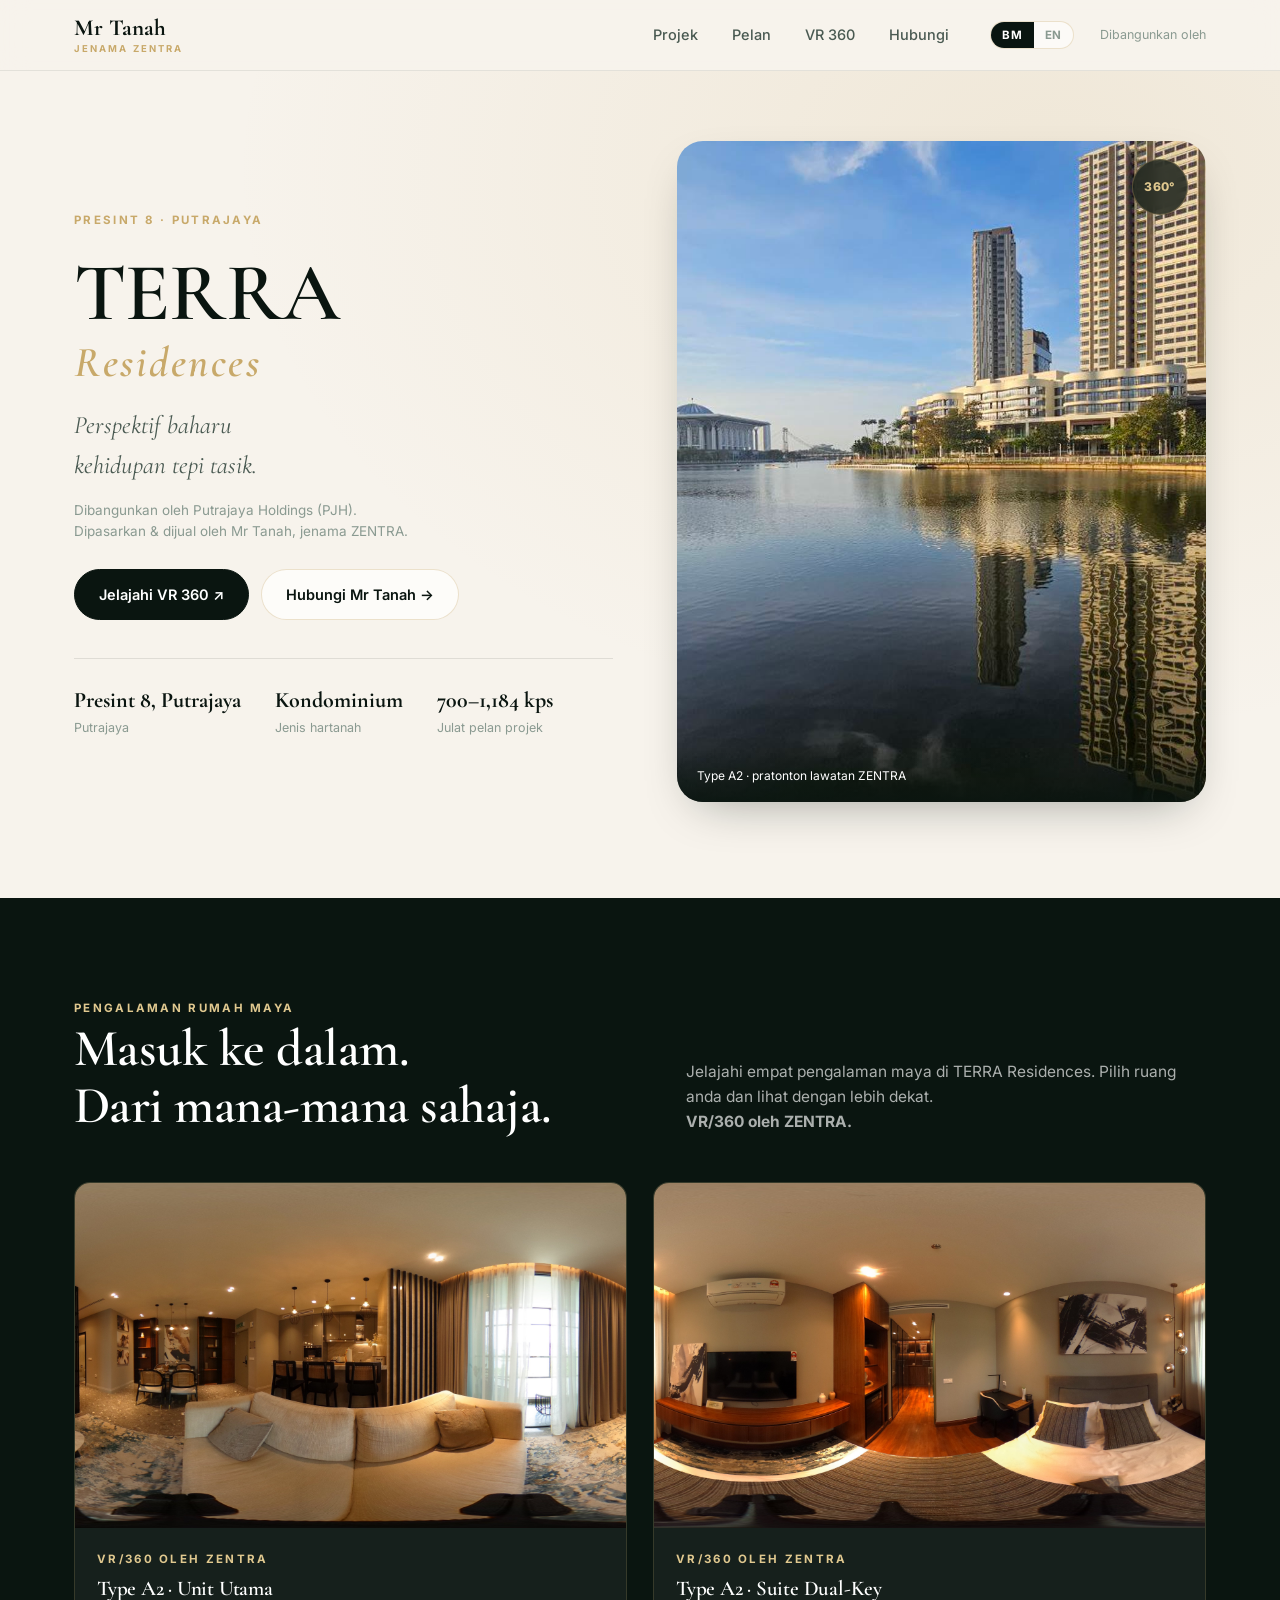
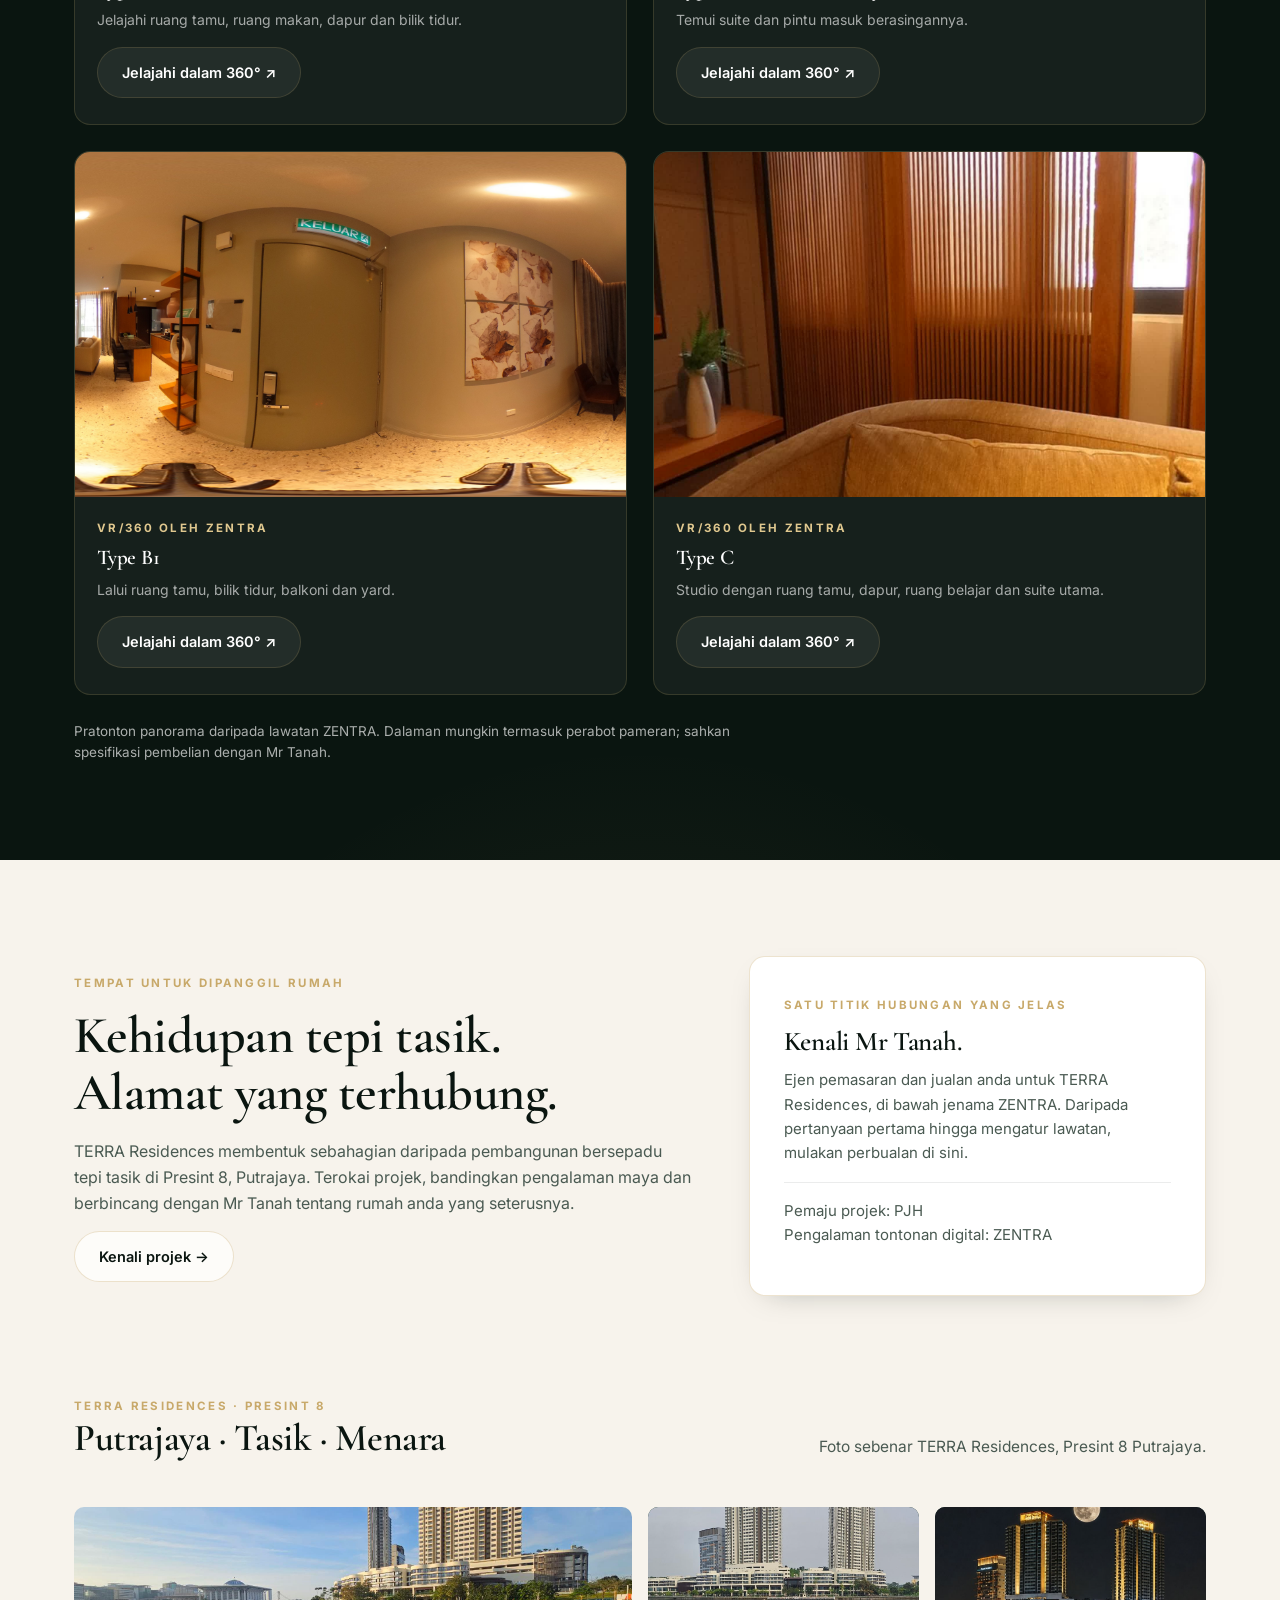
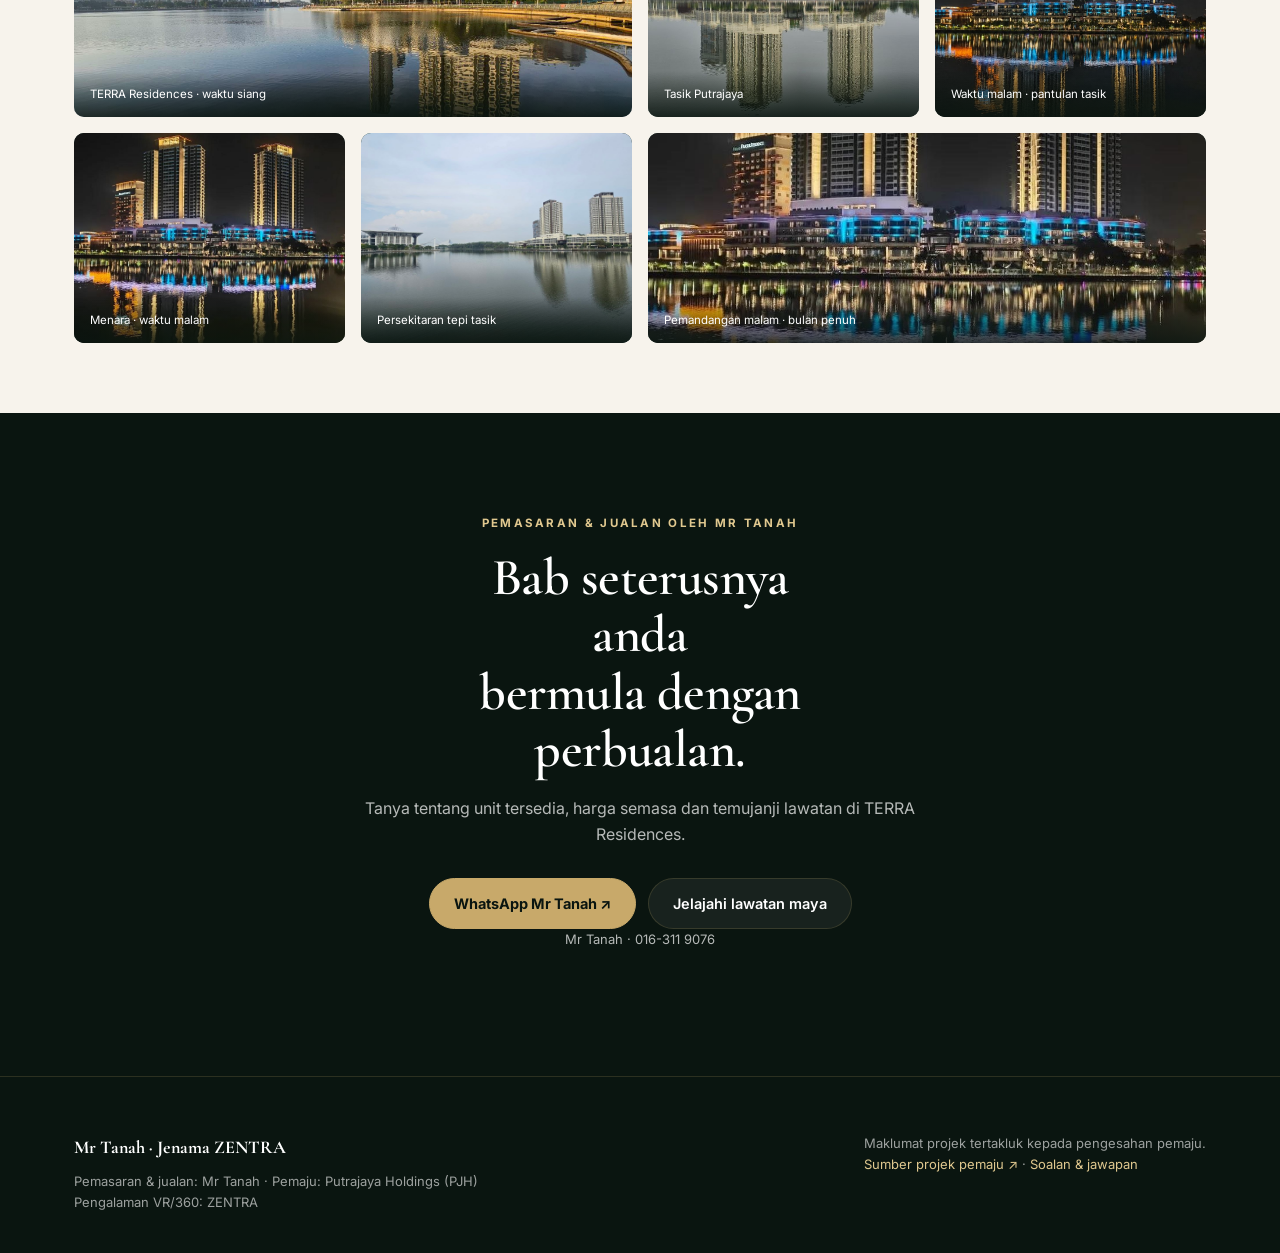
==== index.html @ a81aeb0d "deploy: TERRA Residences landing microsite (Mr Tanah x ZENTRA) - 4 VR tours, 3 layouts, bilingual BM" ====
<!DOCTYPE html>
<html lang="ms-MY">
<head>
<meta charset="UTF-8">
<meta name="viewport" content="width=device-width,initial-scale=1">
<title>TERRA Residences, Presint 8 Putrajaya | Mr Tanah · Jenama ZENTRA</title>
<meta name="description" content="Jelajahi TERRA Residences di Presint 8, Putrajaya — dibangunkan oleh Putrajaya Holdings (PJH). Pemasaran &amp; jualan oleh Mr Tanah, jenama ZENTRA. Empat lawatan VR/360 oleh ZENTRA.">
<meta name="robots" content="index,follow">
<meta name="theme-color" content="#0A1510">
<link rel="canonical" href="https://terra.project.zentrapropertygroup.com/">
<meta property="og:type" content="website">
<meta property="og:site_name" content="Mr Tanah · A ZENTRA brand">
<meta property="og:locale" content="ms_MY">
<meta property="og:title" content="TERRA Residences, Presint 8 Putrajaya | Mr Tanah">
<meta property="og:description" content="Empat lawatan VR/360, pelan lantai dan maklumat projek TERRA Residences oleh PJH. Pemasaran &amp; jualan oleh Mr Tanah, jenama ZENTRA.">
<meta property="og:url" content="https://terra.project.zentrapropertygroup.com/">
<meta property="og:image" content="https://terra.project.zentrapropertygroup.com/assets/img/hero-day.jpg">
<meta name="twitter:card" content="summary_large_image">
<link rel="icon" href="data:image/svg+xml,<svg xmlns='http://www.w3.org/2000/svg' viewBox='0 0 100 100'><rect width='100' height='100' rx='22' fill='%230A1510'/><text x='50' y='70' font-size='58' font-family='Georgia,serif' fill='%23C8A96A' text-anchor='middle'>T</text></svg>">
<link rel="preconnect" href="https://fonts.googleapis.com">
<link rel="preconnect" href="https://fonts.gstatic.com" crossorigin>
<link href="https://fonts.googleapis.com/css2?family=Cormorant+Garamond:ital,wght@0,400;0,600;0,700;1,400;1,600&family=Inter:wght@400;500;600;700;800&display=swap" rel="stylesheet">
<link rel="preload" as="image" href="assets/img/hero-day.jpg">
<link rel="stylesheet" href="assets/style.css?v=a012b1b2">
</head>
<body data-page="home">
<a class="skip" href="#main" data-i18n="skip">Langkau ke kandungan</a>

<header class="header">
  <div class="wrap">
    <a class="brand" href="index.html">Mr Tanah<small data-i18n="brandParent">JENAMA ZENTRA</small></a>
    <nav aria-label="Main navigation">
      <a href="project.html" data-i18n="navProject">Projek</a>
      <a href="project.html#layouts" data-i18n="navLayouts">Pelan</a>
      <a href="#vr" data-i18n="navVr">VR 360</a>
      <a href="#enquire" data-i18n="navEnquire">Hubungi</a>
    </nav>
    <div class="lang" role="group" aria-label="Language">
      <button type="button" data-lang="bm" aria-pressed="true">BM</button>
      <button type="button" data-lang="en" aria-pressed="false">EN</button>
    </div>
    <span class="developer" data-i18n="developedBy">Dibangunkan oleh <b>PJH</b></span>
    <button class="menu-btn" aria-label="Menu" aria-expanded="false">☰</button>
  </div>
</header>

<main id="main">

  <!-- HERO -->
  <section class="hero">
    <div class="wrap">
      <div class="hero-copy">
        <span class="eyebrow" data-i18n="heroEyebrow">Presint 8 · Putrajaya</span>
        <h1>TERRA <span>Residences</span></h1>
        <p class="lead" data-i18n="heroLead">Perspektif baharu<br>kehidupan tepi tasik.</p>
        <p class="small" data-i18n="heroSmall">Dibangunkan oleh Putrajaya Holdings (PJH).<br>Dipasarkan &amp; dijual oleh Mr Tanah, jenama ZENTRA.</p>
        <div class="actions">
          <a class="btn primary" href="#vr" data-i18n="heroBtnVr">Jelajahi VR 360 ↗</a>
          <a class="btn contact" href="https://mrtanah.com/" data-i18n="heroBtnEnq">Hubungi Mr Tanah →</a>
        </div>
        <div class="stats" id="stats"></div>
      </div>
      <div class="hero-photo">
        <img src="assets/img/hero-day.jpg" alt="TERRA Residences, Presint 8 Putrajaya — pemandangan sebenar menara dari tasik" fetchpriority="high" width="1920" height="1080">
        <span class="badge-360">360°</span>
        <span class="caption" data-i18n="heroCaption">Type A2 · pratonton lawatan ZENTRA</span>
      </div>
    </div>
  </section>

  <!-- VR 360 -->
  <section class="section dark glow" id="vr">
    <div class="wrap">
      <div class="section-head">
        <div>
          <span class="eyebrow" data-i18n="vrEyebrow">Pengalaman rumah maya</span>
          <h2 data-i18n="vrHead">Masuk ke dalam.<br>Dari mana-mana sahaja.</h2>
        </div>
        <p><span data-i18n="vrIntro">Jelajahi empat pengalaman maya di TERRA Residences. Pilih ruang anda dan lihat dengan lebih dekat.</span><br><strong data-i18n="vrCredit">VR/360 oleh ZENTRA.</strong></p>
      </div>
      <div class="cards" id="tour-cards"></div>
      <noscript>
        <p class="small" style="margin-top:20px">
          <span data-i18n="noscript">Buka lawatan maya ZENTRA:</span>
          <a href="https://vr3d.zentrapropertygroup.com/tour.html?id=terra-a2-main">A2 Main Unit</a> ·
          <a href="https://vr3d.zentrapropertygroup.com/tour.html?id=terra-a2-dual">A2 Dual-Key Suite</a> ·
          <a href="https://vr3d.zentrapropertygroup.com/tour.html?id=terra-b1">B1</a> ·
          <a href="https://vr3d.zentrapropertygroup.com/tour.html?id=terra-c">Type C</a>.
        </p>
      </noscript>
      <p class="small vr-note" data-i18n="vrNote">Pratonton panorama daripada lawatan ZENTRA. Dalaman mungkin termasuk perabot pameran; sahkan spesifikasi pembelian dengan Mr Tanah.</p>
    </div>
  </section>

  <!-- ABOUT / AGENT -->
  <section class="section">
    <div class="wrap split">
      <div class="reveal">
        <span class="eyebrow" data-i18n="aboutEyebrow">Tempat untuk dipanggil rumah</span>
        <h2 data-i18n="aboutHead">Kehidupan tepi tasik.<br>Alamat yang terhubung.</h2>
        <p data-i18n="aboutBody">TERRA Residences membentuk sebahagian daripada pembangunan bersepadu tepi tasik di Presint 8, Putrajaya. Terokai projek, bandingkan pengalaman maya dan berbincang dengan Mr Tanah tentang rumah anda yang seterusnya.</p>
        <a class="btn" href="project.html" data-i18n="aboutBtn">Kenali projek →</a>
      </div>
      <div class="panel reveal">
        <span class="eyebrow" data-i18n="agentEyebrow">Satu titik hubungan yang jelas</span>
        <h3 data-i18n="agentHead">Kenali Mr Tanah.</h3>
        <p data-i18n="agentBody">Ejen pemasaran dan jualan anda untuk TERRA Residences, di bawah jenama ZENTRA. Daripada pertanyaan pertama hingga mengatur lawatan, mulakan perbualan di sini.</p>
        <p class="small" data-i18n="agentSmall">Pemaju projek: PJH<br>Pengalaman tontonan digital: ZENTRA</p>
      </div>
    </div>
  </section>

  <!-- GALLERY -->
  <section class="section tight" style="padding-top:0">
    <div class="wrap">
      <div class="section-head">
        <div>
          <span class="eyebrow">TERRA Residences · Presint 8</span>
          <h2 style="font-size:clamp(26px,3.4vw,38px)">Putrajaya · Tasik · Menara</h2>
        </div>
        <p class="small" data-i18n="galCaption">Foto sebenar TERRA Residences, Presint 8 Putrajaya.</p>
      </div>
      <div class="gallery">
        <figure class="wide"><img src="assets/img/hero-day.jpg" alt="TERRA Residences pada waktu siang, pemandangan dari tasik" loading="lazy"><figcaption data-i18n="galDay">TERRA Residences · waktu siang</figcaption></figure>
        <figure><img src="assets/img/ext-day-2.jpg" alt="Pemandangan tepi tasik TERRA Residences" loading="lazy"><figcaption data-i18n="galLake">Tasik Putrajaya</figcaption></figure>
        <figure><img src="assets/img/ext-night-1.jpg" alt="TERRA Residences pada waktu malam dengan pantulan tasik" loading="lazy"><figcaption data-i18n="galNight">Waktu malam · pantulan tasik</figcaption></figure>
        <figure><img src="assets/img/ext-night-2.jpg" alt="Menara TERRA Residences bercahaya pada waktu malam" loading="lazy"><figcaption data-i18n="galTower">Menara · waktu malam</figcaption></figure>
        <figure><img src="assets/img/ext-day-3.jpg" alt="TERRA Residences dan kawasan tepi tasik" loading="lazy"><figcaption data-i18n="galSurround">Persekitaran tepi tasik</figcaption></figure>
        <figure class="wide"><img src="assets/img/ext-night-3.jpg" alt="TERRA Residences malam dengan bulan penuh dan pantulan air" loading="lazy"><figcaption data-i18n="galMoon">Pemandangan malam · bulan penuh</figcaption></figure>
      </div>
    </div>
  </section>

  <!-- ENQUIRE -->
  <section class="section dark enquire" id="enquire">
    <div class="wrap">
      <span class="eyebrow" data-i18n="enqEyebrow">Pemasaran &amp; jualan oleh Mr Tanah</span>
      <h2 data-i18n="enqHead">Bab seterusnya anda<br>bermula dengan perbualan.</h2>
      <p data-i18n="enqBody">Tanya tentang unit tersedia, harga semasa dan temujanji lawatan di TERRA Residences.</p>
      <div class="actions">
        <a class="btn gold contact" href="https://mrtanah.com/" data-i18n="enqBtn">WhatsApp Mr Tanah ↗</a>
        <a class="btn ghost-dark" href="#vr" data-i18n="enqBtnVr">Jelajahi lawatan maya</a>
      </div>
      <p class="wa-note">Mr Tanah · <span class="contact-display">016-311 9076</span></p>
    </div>
  </section>

</main>

<footer>
  <div class="wrap">
    <div>
      <strong data-i18n="footBrand">Mr Tanah · Jenama ZENTRA</strong>
      <span data-i18n="footRoles">Pemasaran &amp; jualan: Mr Tanah · Pemaju: Putrajaya Holdings (PJH)<br>Pengalaman VR/360: ZENTRA</span>
    </div>
    <div>
      <span data-i18n="footNote">Maklumat projek tertakluk kepada pengesahan pemaju.</span><br>
      <a href="https://www.pjh.com.my/properties/terra/" target="_blank" rel="noopener noreferrer" data-i18n="footSrc">Sumber projek pemaju ↗</a> ·
      <a href="project.html#faq" data-i18n="footFaq">Soalan &amp; jawapan</a>
    </div>
  </div>
</footer>

<div class="mobile-bar">
  <a href="#vr" data-i18n="mobVr">Jelajahi VR 360</a>
  <a href="#enquire" class="contact" data-i18n="mobEnq">Hubungi Mr Tanah</a>
</div>

<dialog id="tour-dialog" aria-labelledby="tour-title">
  <div class="modal-head">
    <h2 id="tour-title" data-i18n="dialogTitle">Lawatan maya</h2>
    <button class="close" aria-label="Close" data-i18n-aria="dialogClose">×</button>
  </div>
  <div class="tour-switch" role="group" aria-label="Choose virtual tour"></div>
  <div class="frame"></div>
  <div class="modal-foot">
    <span data-i18n="dialogFoot">VR/360 oleh ZENTRA · Seret untuk melihat sekeliling</span>
    <a id="tour-external" target="_blank" rel="noopener noreferrer" data-i18n="dialogOpen">Buka lawatan dalam tab baharu ↗</a>
  </div>
</dialog>

<script defer src="data/project.js?v=a012b1b2"></script>
<script defer src="assets/app.js?v=a012b1b2"></script>
</body>
</html>
---- assets/style.css ----
/* ============================================================
   Mr Tanah × TERRA Residences — landing microsite
   Palet jenama Mr Tanah: forest green + gold + cream
   ============================================================ */
:root{
  --forest:#0A1510;
  --forest-2:#102d27;
  --forest-3:#173d33;
  --gold:#C8A96A;
  --gold-soft:#E0C88F;
  --cream:#F7F3EC;
  --cream-2:#EFE8DC;
  --paper:#FFFFFF;
  --ink:#16241E;
  --body:#4A5A52;
  --muted:#8A9A91;
  --hair:rgba(200,169,106,.32);
  --hair-dark:rgba(200,169,106,.18);
  --radius:16px;
  --radius-sm:10px;
  --radius-lg:26px;
  --shadow:0 18px 50px -22px rgba(10,21,16,.42);
  --shadow-soft:0 10px 30px -18px rgba(10,21,16,.35);
  --font-body:'Inter',system-ui,-apple-system,'Segoe UI',sans-serif;
  --font-display:'Cormorant Garamond',Georgia,'Times New Roman',serif;
  --wrap:1180px;
}
*{box-sizing:border-box;margin:0;padding:0}
html{scroll-behavior:smooth;-webkit-text-size-adjust:100%}
body{
  font-family:var(--font-body);color:var(--ink);background:var(--cream);
  line-height:1.62;font-size:16px;overflow-x:hidden;
  -webkit-font-smoothing:antialiased;
}
img{max-width:100%;display:block}
a{color:inherit;text-decoration:none}
button{font-family:inherit;cursor:pointer}
.wrap{max-width:var(--wrap);margin:0 auto;padding:0 24px}
.skip{position:absolute;left:-9999px;top:0;background:var(--forest);color:#fff;padding:12px 20px;z-index:2000;border-radius:0 0 8px 0}
.skip:focus{left:0}

/* ---------- Header ---------- */
.header{position:sticky;top:0;z-index:900;background:rgba(247,243,236,.86);backdrop-filter:blur(14px);
  border-bottom:1px solid rgba(10,21,16,.08);transition:box-shadow .25s}
.header.scrolled{box-shadow:0 8px 30px -20px rgba(10,21,16,.5)}
.header .wrap{display:flex;align-items:center;gap:26px;height:70px}
.brand{font-family:var(--font-display);font-weight:700;font-size:23px;letter-spacing:.2px;color:var(--forest);
  display:flex;flex-direction:column;line-height:1.05}
.brand small{font-family:var(--font-body);font-size:9.5px;font-weight:700;letter-spacing:.22em;color:var(--gold);margin-top:3px}
.header nav{display:flex;gap:4px;margin-left:auto}
.header nav a{padding:9px 15px;border-radius:100px;font-size:14.5px;font-weight:500;color:var(--body);transition:.2s}
.header nav a:hover{color:var(--forest);background:rgba(200,169,106,.14)}
.developer{font-size:12.5px;color:var(--muted);white-space:nowrap}
.developer b{color:var(--forest)}
.lang{display:flex;align-items:center;border:1px solid var(--hair);border-radius:100px;overflow:hidden;background:rgba(255,255,255,.6)}
.lang button{border:0;background:transparent;padding:6px 11px;font-size:11.5px;font-weight:700;letter-spacing:.06em;color:var(--muted);transition:.2s}
.lang button.on{background:var(--forest);color:#fff}
.menu-btn{display:none;border:1px solid var(--hair);background:rgba(255,255,255,.6);border-radius:10px;
  width:42px;height:38px;font-size:19px;color:var(--forest);line-height:1}

/* ---------- Buttons ---------- */
.btn{display:inline-flex;align-items:center;gap:8px;padding:13px 24px;border-radius:100px;font-size:14.5px;
  font-weight:600;border:1px solid var(--hair);color:var(--forest);background:rgba(255,255,255,.7);
  transition:transform .18s,box-shadow .18s,background .18s,border-color .18s;white-space:nowrap}
.btn:hover{transform:translateY(-2px);box-shadow:var(--shadow-soft);border-color:var(--gold)}
.btn.primary{background:var(--forest);color:#fff;border-color:var(--forest)}
.btn.primary:hover{background:var(--forest-3)}
.btn.gold{background:var(--gold);color:var(--forest);border-color:var(--gold);font-weight:700}
.btn.gold:hover{background:var(--gold-soft)}
.btn.ghost-dark{border-color:var(--hair-dark);color:#fff;background:rgba(255,255,255,.06)}
.btn.ghost-dark:hover{background:rgba(200,169,106,.16);border-color:var(--gold)}
.actions{display:flex;gap:12px;flex-wrap:wrap}

/* ---------- Shared section bits ---------- */
.section{padding:96px 0}
.section.tight{padding:70px 0}
.eyebrow{display:inline-block;font-size:11.5px;font-weight:700;letter-spacing:.2em;text-transform:uppercase;color:var(--gold)}
.section-head{display:flex;justify-content:space-between;align-items:flex-end;gap:36px;margin-bottom:48px;flex-wrap:wrap}
.section-head p{max-width:520px;color:var(--body);font-size:15.5px}
h1,h2,h3,h4{font-family:var(--font-display);font-weight:600;line-height:1.1;color:var(--forest);letter-spacing:-.01em}
h1{font-size:clamp(44px,7vw,82px)}
h2{font-size:clamp(32px,4.6vw,52px)}
h3{font-size:clamp(21px,2.4vw,27px)}
.small{font-size:13.5px;color:var(--muted);line-height:1.6}
.dark{background:var(--forest);color:#fff}
.dark h1,.dark h2,.dark h3{color:#fff}
.dark .eyebrow{color:var(--gold-soft)}
.dark .small,.dark p{color:rgba(255,255,255,.66)}
.glow{position:relative;overflow:hidden}
.glow::before{content:"";position:absolute;inset:auto -10% -60% -10%;height:70%;
  background:radial-gradient(ellipse at 50% 100%,rgba(200,169,106,.22),transparent 68%);pointer-events:none}

/* ---------- Hero ---------- */
.hero{padding:70px 0 96px;position:relative;background:
  radial-gradient(ellipse at 82% 12%,rgba(200,169,106,.16),transparent 55%),var(--cream)}
.hero .wrap{display:grid;grid-template-columns:1.02fr 1fr;gap:64px;align-items:center}
.hero h1{margin:16px 0 18px}
.hero h1 span{display:block;font-size:.52em;letter-spacing:.06em;color:var(--gold);font-style:italic;margin-top:2px}
.hero .lead{font-size:clamp(19px,2.2vw,25px);color:var(--body);font-family:var(--font-display);font-style:italic;margin-bottom:14px}
.hero .small{margin-bottom:26px}
.stats{display:flex;gap:34px;margin-top:38px;flex-wrap:wrap;padding-top:26px;border-top:1px solid rgba(10,21,16,.1)}
.stats div{font-size:12.5px;color:var(--muted);line-height:1.45}
.stats b{display:block;font-family:var(--font-display);font-size:22px;color:var(--forest);font-weight:700;margin-bottom:2px}
.hero-photo{position:relative;border-radius:var(--radius-lg);overflow:hidden;box-shadow:var(--shadow);aspect-ratio:4/5}
.hero-photo img{width:100%;height:100%;object-fit:cover}
.hero-photo .caption{position:absolute;left:0;right:0;bottom:0;padding:16px 20px;font-size:12px;color:#fff;
  background:linear-gradient(transparent,rgba(10,21,16,.85))}
.badge-360{position:absolute;top:18px;right:18px;width:56px;height:56px;border-radius:50%;
  background:rgba(10,21,16,.72);border:1px solid var(--hair);color:var(--gold-soft);display:flex;
  align-items:center;justify-content:center;font-size:12px;font-weight:800;backdrop-filter:blur(6px);letter-spacing:.04em}

/* ---------- Tour cards ---------- */
.cards{display:grid;grid-template-columns:repeat(2,1fr);gap:26px}
.tour-card{background:rgba(255,255,255,.05);border:1px solid var(--hair-dark);border-radius:var(--radius);
  overflow:hidden;display:flex;flex-direction:column;transition:transform .22s,border-color .22s,box-shadow .22s}
.tour-card:hover{transform:translateY(-5px);border-color:var(--gold);box-shadow:0 24px 60px -30px rgba(200,169,106,.6)}
.tour-card img{aspect-ratio:16/10;object-fit:cover;width:100%;height:auto}
.card-copy{padding:22px 22px 26px;display:flex;flex-direction:column;gap:9px;flex:1}
.card-copy h3{font-size:21px;color:#fff}
.card-copy p{font-size:14px;color:rgba(255,255,255,.62);flex:1}
.card-copy .btn{align-self:flex-start;margin-top:6px}
.vr-note{margin-top:26px;max-width:720px}

/* ---------- Split / about ---------- */
.split{display:grid;grid-template-columns:1.15fr .85fr;gap:56px;align-items:center}
.split h2{margin:12px 0 18px}
.split p{color:var(--body);margin-bottom:14px}
.panel{background:var(--paper);border:1px solid var(--hair);border-radius:var(--radius);padding:34px;box-shadow:var(--shadow-soft)}
.panel h3{margin:10px 0 12px}
.panel p{color:var(--body);font-size:15px}
.panel .small{margin-top:16px;padding-top:16px;border-top:1px solid rgba(10,21,16,.08)}

/* ---------- Gallery ---------- */
.gallery{display:grid;grid-template-columns:repeat(4,1fr);grid-auto-rows:210px;gap:16px}
.gallery figure{position:relative;border-radius:var(--radius-sm);overflow:hidden;height:100%;background:var(--forest-2)}
.gallery figure.wide{grid-column:span 2}
.gallery img{width:100%;height:100%;object-fit:cover;transition:transform .5s}
.gallery figure:hover img{transform:scale(1.05)}
.gallery figcaption{position:absolute;left:0;right:0;bottom:0;padding:14px 16px;font-size:11.5px;color:#fff;
  background:linear-gradient(transparent,rgba(10,21,16,.82))}

/* ---------- Enquire ---------- */
.enquire{text-align:center}
.enquire h2{margin:14px auto 18px;max-width:16ch}
.enquire p{max-width:600px;margin:0 auto 30px;color:rgba(255,255,255,.7)}
.enquire .actions{justify-content:center}
.wa-note{margin-top:20px;font-size:13px;color:rgba(255,255,255,.5)}

/* ---------- Footer ---------- */
footer{background:var(--forest);color:rgba(255,255,255,.6);padding:56px 0 40px;border-top:1px solid var(--hair-dark)}
footer .wrap{display:flex;justify-content:space-between;gap:30px;flex-wrap:wrap;font-size:13px}
footer strong{color:#fff;font-family:var(--font-display);font-size:18px;display:block;margin-bottom:8px}
footer a{color:var(--gold-soft);border-bottom:1px solid transparent;transition:.2s}
footer a:hover{border-color:var(--gold-soft)}

/* ---------- Mobile bar ---------- */
.mobile-bar{display:none;position:fixed;bottom:0;left:0;right:0;z-index:880;background:rgba(10,21,16,.94);
  backdrop-filter:blur(12px);border-top:1px solid var(--hair-dark);padding:10px 12px;gap:10px}
.mobile-bar a{flex:1;text-align:center;padding:12px;border-radius:100px;font-size:13.5px;font-weight:600;color:#fff;border:1px solid var(--hair-dark)}
.mobile-bar a:last-child{background:var(--gold);color:var(--forest);border-color:var(--gold);font-weight:700}

/* ---------- Project page ---------- */
.project-head{padding:60px 0 54px;background:radial-gradient(ellipse at 20% 0%,rgba(200,169,106,.14),transparent 55%),var(--cream)}
.crumb{font-size:13px;color:var(--muted);margin-bottom:18px}
.crumb a{color:var(--gold)}
.project-head h1{margin:12px 0 14px;font-size:clamp(38px,5.4vw,64px)}
.project-head .lead{font-family:var(--font-display);font-style:italic;font-size:clamp(19px,2.4vw,26px);color:var(--body);margin-bottom:32px}
.details{display:grid;grid-template-columns:repeat(auto-fit,minmax(180px,1fr));gap:24px;margin:0 0 22px;
  padding:28px 0;border-top:1px solid rgba(10,21,16,.1);border-bottom:1px solid rgba(10,21,16,.1)}
.details dt{font-size:11px;font-weight:700;letter-spacing:.16em;text-transform:uppercase;color:var(--gold);margin-bottom:6px}
.details dd{font-family:var(--font-display);font-size:20px;color:var(--forest);font-weight:600}
.layout-grid{display:grid;grid-template-columns:repeat(auto-fit,minmax(340px,1fr));gap:34px}
.layout-card{background:var(--paper);border:1px solid var(--hair);border-radius:var(--radius);overflow:hidden;box-shadow:var(--shadow-soft);display:flex;flex-direction:column}
.layout-card .plan{background:var(--cream-2);padding:18px}
.layout-card .plan img{width:100%;border-radius:var(--radius-sm);cursor:zoom-in}
.layout-body{padding:26px 28px 30px}
.layout-body h3{margin-bottom:8px}
.layout-body p{color:var(--body);font-size:14.5px;margin-bottom:16px}
.layout-actions{display:flex;gap:10px;flex-wrap:wrap}
.layout-actions .btn{padding:10px 18px;font-size:13.5px}
.layout-note{margin-top:26px}

/* ---------- FAQ ---------- */
.faq{display:grid;grid-template-columns:repeat(2,1fr);gap:20px;margin-top:44px}
.faq details{background:var(--paper);border:1px solid var(--hair);border-radius:var(--radius-sm);padding:20px 22px;transition:border-color .2s}
.faq details[open]{border-color:var(--gold)}
.faq summary{font-family:var(--font-display);font-size:19px;font-weight:600;color:var(--forest);cursor:pointer;list-style:none}
.faq summary::-webkit-details-marker{display:none}
.faq summary::after{content:"+";float:right;color:var(--gold);font-size:22px;line-height:1}
.faq details[open] summary::after{content:"–"}
.faq p{margin-top:12px;color:var(--body);font-size:14.5px}

/* ---------- Dialog ---------- */
dialog#tour-dialog{border:0;padding:0;border-radius:var(--radius);width:min(1100px,94vw);max-height:92vh;
  background:var(--forest);color:#fff;box-shadow:0 40px 100px -30px rgba(0,0,0,.7);overflow:hidden}
dialog#tour-dialog::backdrop{background:rgba(6,14,11,.72);backdrop-filter:blur(4px)}
.modal-head{display:flex;align-items:center;justify-content:space-between;padding:16px 22px;border-bottom:1px solid var(--hair-dark)}
.modal-head h2{font-size:21px;color:#fff}
.close{border:1px solid var(--hair-dark);background:transparent;color:#fff;width:38px;height:38px;border-radius:50%;font-size:20px;line-height:1}
.close:hover{border-color:var(--gold);color:var(--gold)}
.tour-switch{display:flex;gap:8px;padding:14px 22px;flex-wrap:wrap;border-bottom:1px solid var(--hair-dark)}
.tour-switch button{padding:8px 16px;border-radius:100px;font-size:12.5px;font-weight:600;border:1px solid var(--hair-dark);
  background:transparent;color:rgba(255,255,255,.6);transition:.2s}
.tour-switch button:hover{border-color:var(--gold);color:#fff}
.tour-switch button[aria-pressed="true"]{background:rgba(200,169,106,.18);border-color:var(--gold);color:var(--gold)}
.frame{position:relative;width:100%;height:min(64vh,620px);background:#000}
.frame iframe{position:absolute;inset:0;width:100%;height:100%;border:0}
.modal-foot{display:flex;justify-content:space-between;align-items:center;gap:16px;padding:14px 22px;font-size:12.5px;color:rgba(255,255,255,.55);flex-wrap:wrap}
.modal-foot a{color:var(--gold-soft)}

/* ---------- Lightbox ---------- */
dialog#plan-dialog{border:0;padding:0;border-radius:var(--radius);width:min(1200px,96vw);background:#fff;overflow:hidden}
dialog#plan-dialog::backdrop{background:rgba(6,14,11,.8)}
dialog#plan-dialog img{width:100%;height:auto;max-height:86vh;object-fit:contain;background:#fff}
dialog#plan-dialog .close{position:absolute;top:12px;right:12px;background:rgba(10,21,16,.8);border-color:transparent}

/* ---------- Reveal ---------- */
.reveal{opacity:0;transform:translateY(24px);transition:opacity .7s ease,transform .7s ease}
.reveal.in{opacity:1;transform:none}

/* ---------- Responsive ---------- */
@media(max-width:960px){
  .hero .wrap{grid-template-columns:1fr;gap:38px}
  .hero-photo{aspect-ratio:16/11;order:-1}
  .cards{grid-template-columns:1fr}
  .split{grid-template-columns:1fr;gap:34px}
  .gallery{grid-template-columns:repeat(2,1fr);grid-auto-rows:190px}
  .gallery figure.wide{grid-column:span 2}
  .layout-grid{grid-template-columns:1fr}
  .faq{grid-template-columns:1fr}
  .section{padding:66px 0}
}
@media(max-width:760px){
  .header nav{display:none;position:absolute;top:70px;left:0;right:0;background:rgba(247,243,236,.98);
    flex-direction:column;padding:12px;gap:2px;border-bottom:1px solid rgba(10,21,16,.1);box-shadow:var(--shadow)}
  .header nav.open{display:flex}
  .header nav a{padding:13px 16px;border-radius:10px}
  .menu-btn{display:block;margin-left:auto}
  .developer{display:none}
  .mobile-bar{display:flex}
  body{padding-bottom:66px}
  .section-head{margin-bottom:34px}
  .stats{gap:22px}
  h1{font-size:clamp(40px,11vw,60px)}
  .hero{padding:34px 0 66px}
  .frame{height:min(56vh,440px)}
}
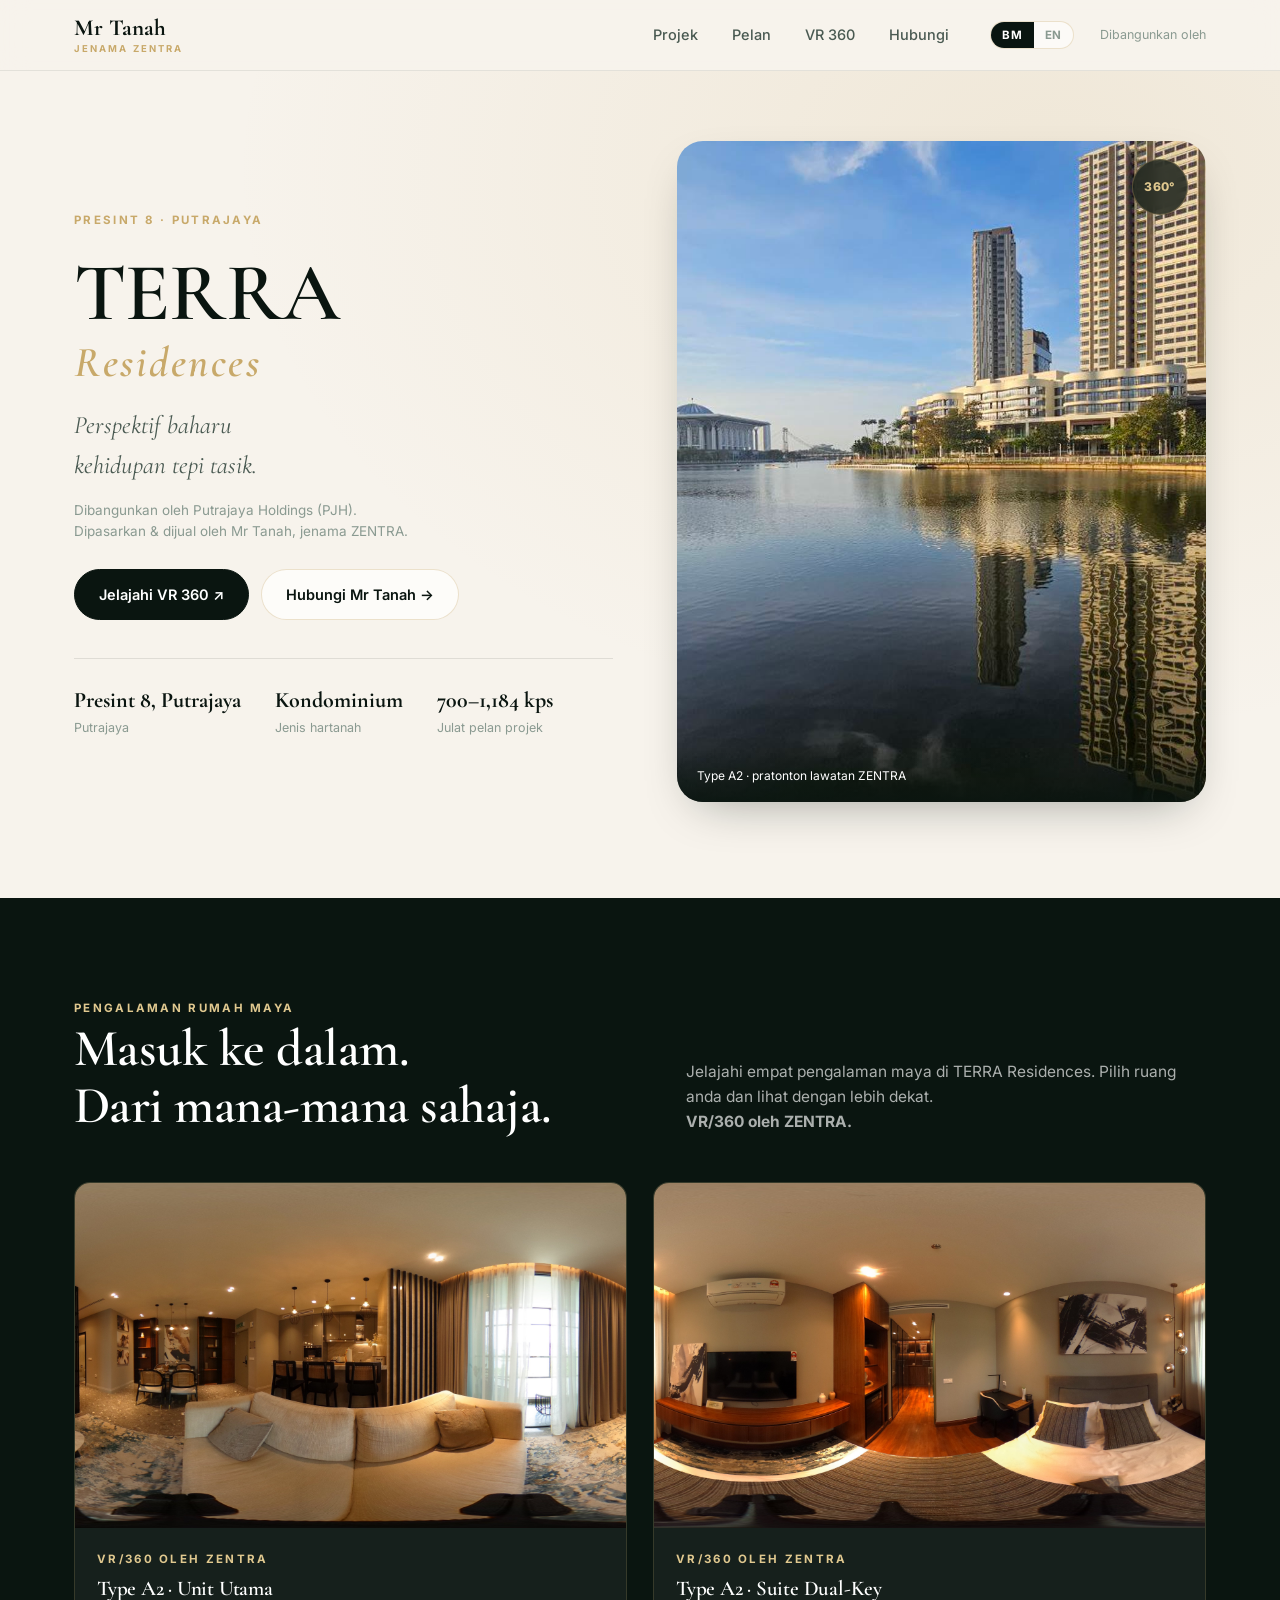
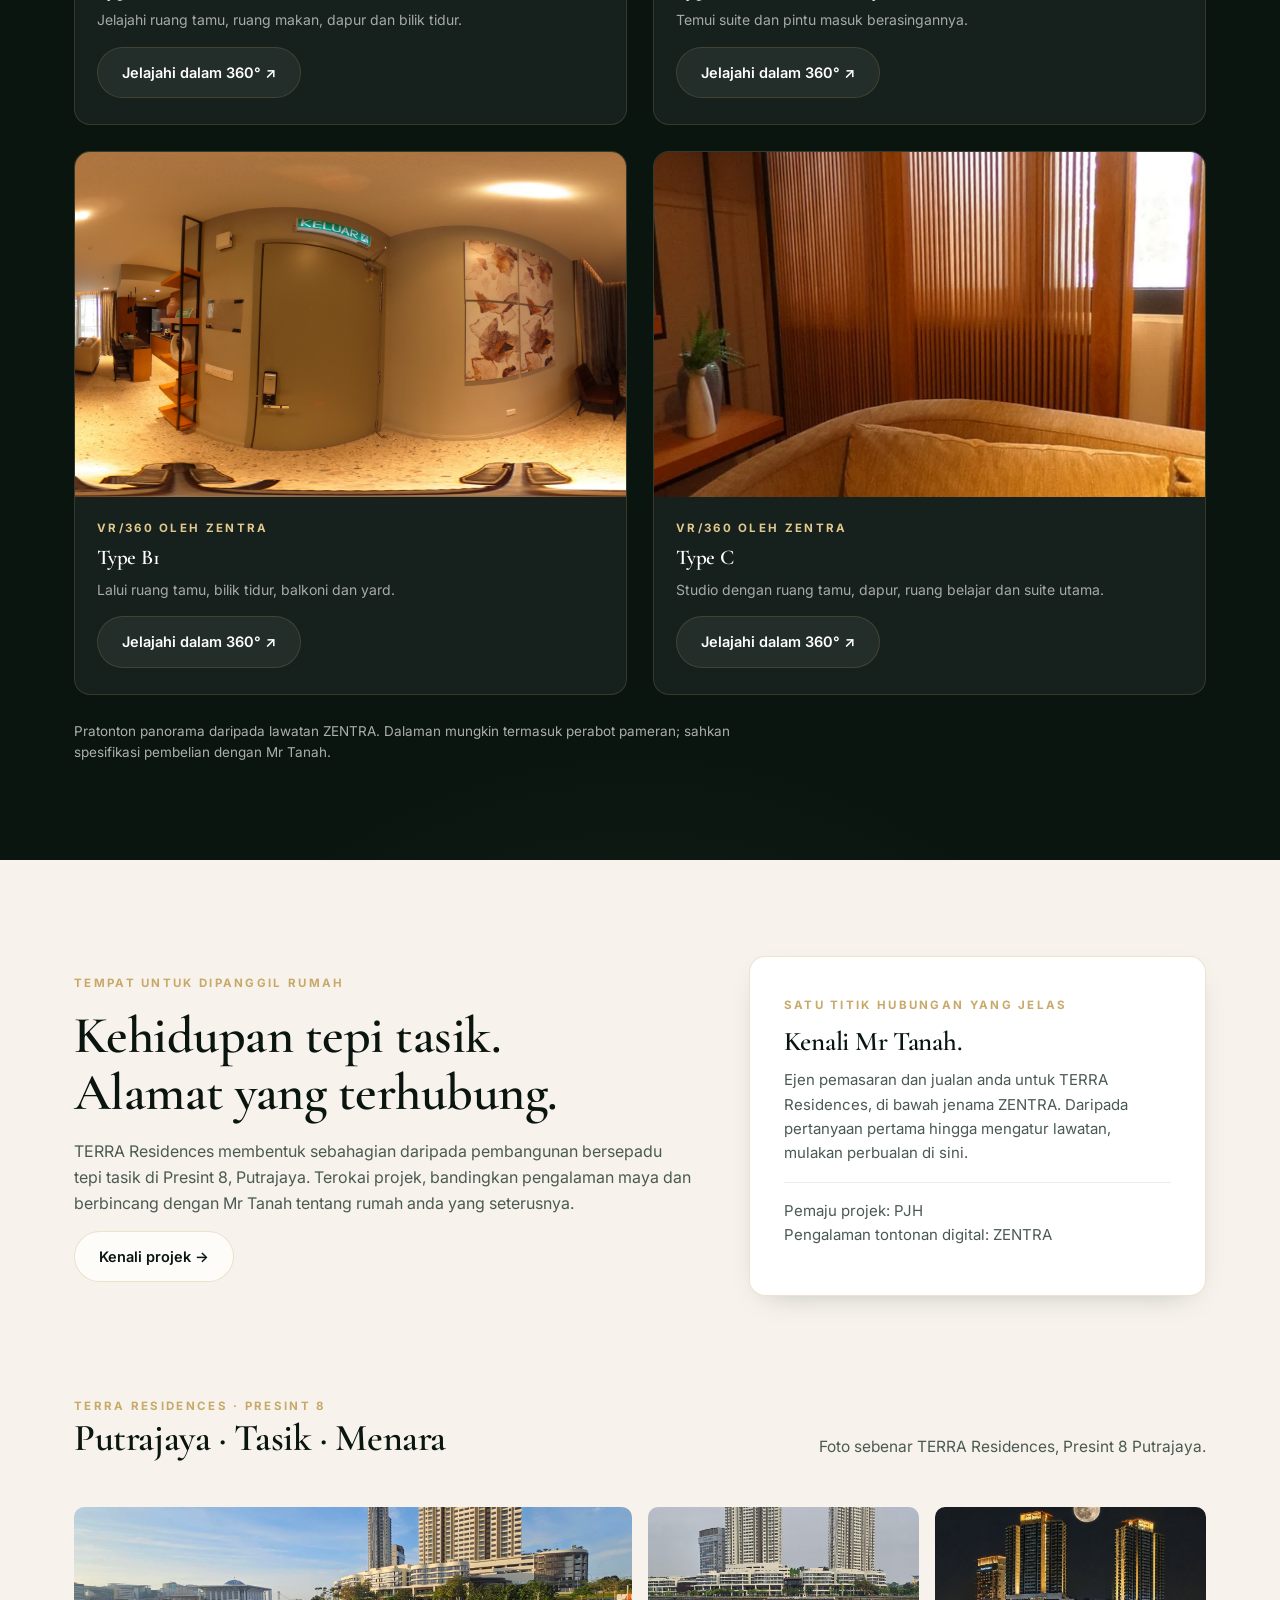
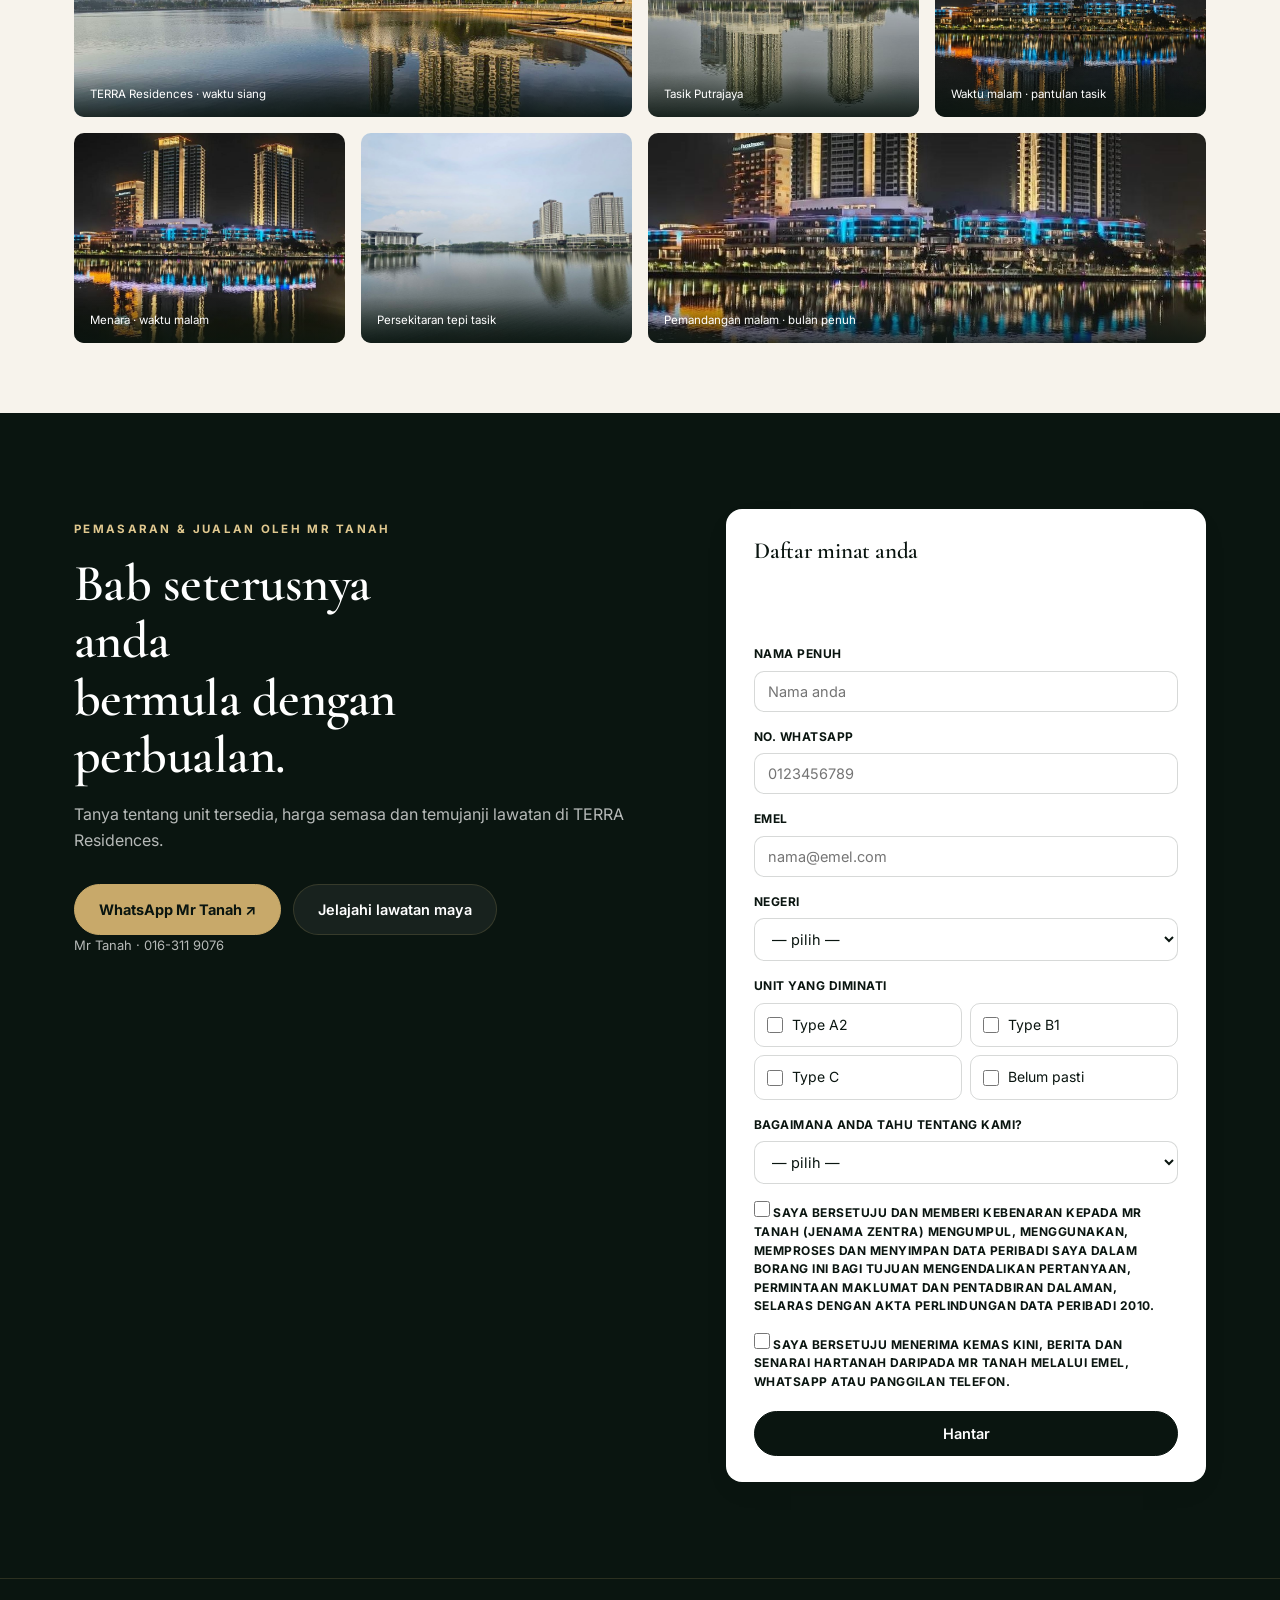
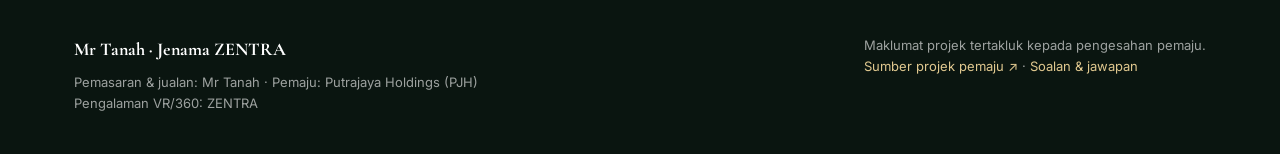
==== commit 4f2b584b: "feat(terra): borang Daftar Minat (BM+EN) -> tab Lead TERRA - Borang: nama, WhatsApp, emel, negeri, u" ====
--- a/index.html
+++ b/index.html
@@ -21,7 +21,7 @@
 <link rel="preconnect" href="https://fonts.gstatic.com" crossorigin>
 <link href="https://fonts.googleapis.com/css2?family=Cormorant+Garamond:ital,wght@0,400;0,600;0,700;1,400;1,600&family=Inter:wght@400;500;600;700;800&display=swap" rel="stylesheet">
 <link rel="preload" as="image" href="assets/img/hero-day.jpg">
-<link rel="stylesheet" href="assets/style.css?v=a012b1b2">
+<link rel="stylesheet" href="assets/style.css?v=871e388a">
 </head>
 <body data-page="home">
 <a class="skip" href="#main" data-i18n="skip">Langkau ke kandungan</a>
@@ -131,17 +131,93 @@
     </div>
   </section>
 
-  <!-- ENQUIRE -->
+  <!-- ENQUIRE + BORANG DAFTAR MINAT -->
   <section class="section dark enquire" id="enquire">
     <div class="wrap">
-      <span class="eyebrow" data-i18n="enqEyebrow">Pemasaran &amp; jualan oleh Mr Tanah</span>
-      <h2 data-i18n="enqHead">Bab seterusnya anda<br>bermula dengan perbualan.</h2>
-      <p data-i18n="enqBody">Tanya tentang unit tersedia, harga semasa dan temujanji lawatan di TERRA Residences.</p>
-      <div class="actions">
-        <a class="btn gold contact" href="https://mrtanah.com/" data-i18n="enqBtn">WhatsApp Mr Tanah ↗</a>
-        <a class="btn ghost-dark" href="#vr" data-i18n="enqBtnVr">Jelajahi lawatan maya</a>
-      </div>
-      <p class="wa-note">Mr Tanah · <span class="contact-display">016-311 9076</span></p>
+      <div class="enq-grid">
+        <div class="enq-copy">
+          <span class="eyebrow" data-i18n="enqEyebrow">Pemasaran &amp; jualan oleh Mr Tanah</span>
+          <h2 data-i18n="enqHead">Bab seterusnya anda<br>bermula dengan perbualan.</h2>
+          <p data-i18n="enqBody">Tanya tentang unit tersedia, harga semasa dan temujanji lawatan di TERRA Residences.</p>
+          <div class="actions">
+            <a class="btn gold contact" href="https://mrtanah.com/" data-i18n="enqBtn">WhatsApp Mr Tanah ↗</a>
+            <a class="btn ghost-dark" href="#vr" data-i18n="enqBtnVr">Jelajahi lawatan maya</a>
+          </div>
+          <p class="wa-note">Mr Tanah · <span class="contact-display">016-311 9076</span></p>
+        </div>
+
+        <div class="enq-form-card">
+          <h3 data-i18n="formHead">Daftar minat anda</h3>
+          <p class="form-sub" data-i18n="formSub">Tinggalkan butiran — kami hubungi anda dengan maklumat unit dan aturan lawatan.</p>
+
+          <form id="leadForm" novalidate>
+            <div class="field">
+              <label for="lf-nama" data-i18n="fNama">Nama penuh</label>
+              <input id="lf-nama" name="nama" type="text" required autocomplete="name" maxlength="120"
+                     data-i18n-ph="fNamaPh" placeholder="Nama anda">
+              <span class="err" data-err="nama"></span>
+            </div>
+
+            <div class="field">
+              <label for="lf-wa" data-i18n="fWa">No. WhatsApp</label>
+              <input id="lf-wa" name="wa" type="tel" required autocomplete="tel" inputmode="tel" maxlength="20"
+                     data-i18n-ph="fWaPh" placeholder="0123456789">
+              <span class="err" data-err="wa"></span>
+            </div>
+
+            <div class="field">
+              <label for="lf-emel" data-i18n="fEmel">Emel</label>
+              <input id="lf-emel" name="emel" type="email" autocomplete="email" maxlength="160"
+                     data-i18n-ph="fEmelPh" placeholder="nama@emel.com">
+              <span class="err" data-err="emel"></span>
+            </div>
+
+            <div class="field">
+              <label for="lf-negeri" data-i18n="fNegeri">Negeri</label>
+              <select id="lf-negeri" name="negeri">
+                <option value="" data-i18n="fPilih">— pilih —</option>
+              </select>
+              <span class="err" data-err="negeri"></span>
+            </div>
+
+            <fieldset class="field field-units">
+              <legend data-i18n="fUnit">Unit yang diminati</legend>
+              <div class="units" id="lf-units"></div>
+              <span class="err" data-err="unit"></span>
+            </fieldset>
+
+            <div class="field">
+              <label for="lf-sumber" data-i18n="fSumber">Bagaimana anda tahu tentang kami?</label>
+              <select id="lf-sumber" name="sumber">
+                <option value="" data-i18n="fPilih">— pilih —</option>
+              </select>
+              <span class="err" data-err="sumber"></span>
+            </div>
+
+            <div class="field field-check">
+              <label class="chk">
+                <input type="checkbox" id="lf-consent" name="consent" required>
+                <span data-i18n="fConsent">Saya bersetuju dan memberi kebenaran kepada <b>Mr Tanah</b> (jenama ZENTRA) mengumpul, menggunakan, memproses dan menyimpan data peribadi saya dalam borang ini bagi tujuan mengendalikan pertanyaan, permintaan maklumat dan pentadbiran dalaman, selaras dengan <b>Akta Perlindungan Data Peribadi 2010</b>.</span>
+              </label>
+              <span class="err" data-err="consent"></span>
+            </div>
+
+            <div class="field field-check">
+              <label class="chk">
+                <input type="checkbox" id="lf-marketing" name="marketing">
+                <span data-i18n="fMarketing">Saya bersetuju menerima kemas kini, berita dan senarai hartanah daripada Mr Tanah melalui emel, WhatsApp atau panggilan telefon.</span>
+              </label>
+            </div>
+
+            <div class="hp" aria-hidden="true">
+              <label>Website<input type="text" name="website" tabindex="-1" autocomplete="off"></label>
+            </div>
+
+            <button class="btn primary submit" type="submit" data-i18n="fHantar">Hantar</button>
+            <p class="form-status" id="lf-status" role="status" aria-live="polite"></p>
+          </form>
+        </div>
+      </div>
     </div>
   </section>
 
@@ -179,7 +255,7 @@
   </div>
 </dialog>
 
-<script defer src="data/project.js?v=a012b1b2"></script>
-<script defer src="assets/app.js?v=a012b1b2"></script>
+<script defer src="data/project.js?v=871e388a"></script>
+<script defer src="assets/app.js?v=871e388a"></script>
 </body>
 </html>
--- a/assets/style.css
+++ b/assets/style.css
@@ -140,11 +140,53 @@
   background:linear-gradient(transparent,rgba(10,21,16,.82))}
 
 /* ---------- Enquire ---------- */
+.wa-note{margin-top:20px;font-size:13px;color:rgba(255,255,255,.5)}
+
+/* ---------- Enquire + borang daftar minat ---------- */
 .enquire{text-align:center}
 .enquire h2{margin:14px auto 18px;max-width:16ch}
 .enquire p{max-width:600px;margin:0 auto 30px;color:rgba(255,255,255,.7)}
 .enquire .actions{justify-content:center}
-.wa-note{margin-top:20px;font-size:13px;color:rgba(255,255,255,.5)}
+.enq-grid{display:grid;grid-template-columns:1fr minmax(0,480px);gap:52px;align-items:start;text-align:left}
+.enq-copy{margin-top:6px}
+.enq-copy h2{margin-left:0;margin-right:0}
+.enq-copy p{margin-left:0;margin-right:0}
+.enq-copy .actions{justify-content:flex-start}
+.enq-form-card{background:#fff;border-radius:var(--radius);padding:30px 28px 26px;box-shadow:var(--shadow-soft);text-align:left}
+.enq-form-card h3{font-size:23px;color:var(--forest);margin-bottom:6px}
+.form-sub{font-size:13.5px;color:var(--muted);margin:0 0 20px;max-width:none}
+.field{margin-bottom:15px}
+.field>label,.field legend{display:block;font-size:12px;font-weight:700;letter-spacing:.04em;
+  text-transform:uppercase;color:var(--forest);margin-bottom:7px}
+.field input[type=text],.field input[type=tel],.field input[type=email],.field select{
+  width:100%;padding:11px 13px;border:1px solid rgba(10,21,16,.16);border-radius:var(--radius-sm);
+  font-family:var(--font);font-size:14.5px;color:var(--forest);background:#fff;transition:border-color .18s,box-shadow .18s}
+.field input:focus,.field select:focus{outline:none;border-color:var(--gold);box-shadow:0 0 0 3px rgba(200,169,106,.18)}
+.field.invalid input,.field.invalid select{border-color:#C0392B}
+.field .err{display:none;font-size:12px;color:#C0392B;margin-top:5px}
+.field.invalid .err{display:block}
+.field-units{border:0;padding:0;margin:0 0 15px}
+.units{display:grid;grid-template-columns:1fr 1fr;gap:8px}
+.units .u{display:flex;align-items:center;gap:9px;padding:10px 12px;border:1px solid rgba(10,21,16,.16);
+  border-radius:var(--radius-sm);font-size:14px;color:var(--forest);cursor:pointer;transition:all .18s}
+.units .u:hover{border-color:var(--gold);background:rgba(200,169,106,.07)}
+.units .u input{margin:0;accent-color:var(--gold);width:16px;height:16px}
+.field-check{margin-bottom:15px}
+.chk{display:flex;gap:10px;align-items:flex-start;font-size:12.5px;line-height:1.55;
+  color:var(--muted);text-transform:none;letter-spacing:0;font-weight:400;margin-bottom:0}
+.chk input{margin:2px 0 0;flex:0 0 auto;accent-color:var(--gold);width:16px;height:16px}
+.chk b{color:var(--forest)}
+.hp{position:absolute;left:-9999px;width:1px;height:1px;overflow:hidden}
+.submit{width:100%;justify-content:center;margin-top:4px}
+.form-status{margin:12px 0 0;font-size:13.5px;line-height:1.5;display:none}
+.form-status.show{display:block}
+.form-status.ok{color:#1E7B4F}
+.form-status.bad{color:#C0392B}
+@media(max-width:900px){
+  .enq-grid{grid-template-columns:1fr;gap:34px}
+  .enq-form-card{padding:24px 20px 22px}
+  .units{grid-template-columns:1fr}
+}
 
 /* ---------- Footer ---------- */
 footer{background:var(--forest);color:rgba(255,255,255,.6);padding:56px 0 40px;border-top:1px solid var(--hair-dark)}
